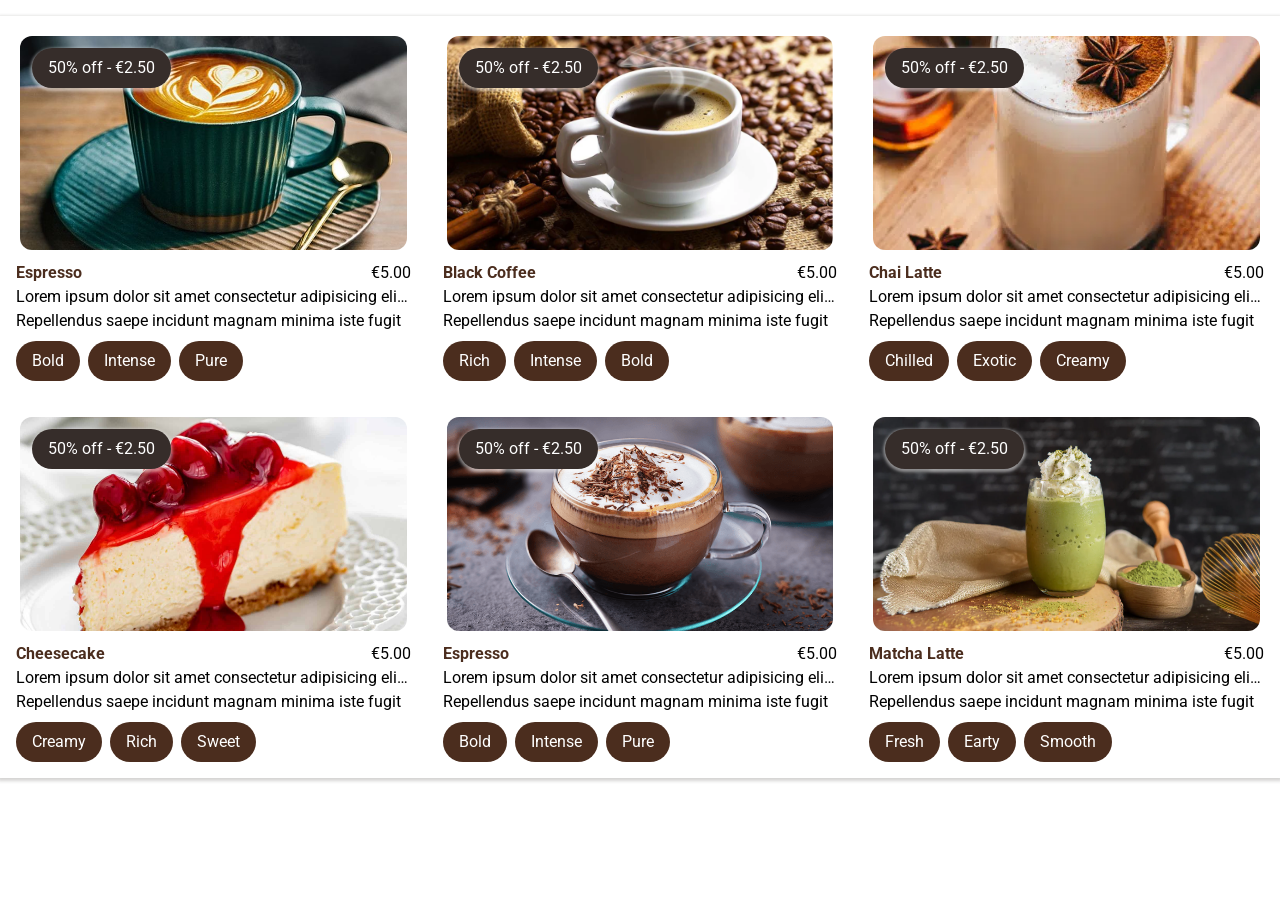
==== coffee/index.html @ e0637e26 "Products Grid" ====
<!DOCTYPE html>
<html lang="en">
<head>
    <meta charset="UTF-8">
    <meta name="viewport" content="width=device-width, initial-scale=1.0">

    <link rel="stylesheet" href="style.css">

    <title>Coffee Shop</title>
</head>
<body>
    
    <main class="container">

        <section class="d-grid grid-3col gap-3">

            <!-- A column for a product -->
            <div class="col">
                <figure class="product-image">
                <img src="assets/coffee_capucino.jpg" alt="">
                <figcaption class="product-tag">50% off - &euro;2.50</figcaption>
            </figure>

            <div class="d-flex flex-between">
                <strong class="text-primary">Espresso</strong>
                <span>&euro;5.00</span>
            </div>

            <p class="line-2">Lorem ipsum dolor sit amet consectetur adipisicing elit. Repellendus saepe incidunt magnam minima iste fugit quasi, autem inventore voluptatem eos aut delectus corrupti necessitatibus, voluptatum iure accusantium! Laboriosam, sequi eum.</p>

            <div class="tags">
                <a href="#" class="tag-item">Bold</a>
                <a href="#" class="tag-item">Intense</a>
                <a href="#" class="tag-item">Pure</a>
            </div>
            </div>

            <div class="col">
                <figure class="product-image">
                <img src="assets/black_coffee.webp" alt="">
                <figcaption class="product-tag">50% off - &euro;2.50</figcaption>
            </figure>

            <div class="d-flex flex-between">
                <strong class="text-primary">Black Coffee</strong>
                <span>&euro;5.00</span>
            </div>

            <p class="line-2">Lorem ipsum dolor sit amet consectetur adipisicing elit. Repellendus saepe incidunt magnam minima iste fugit quasi, autem inventore voluptatem eos aut delectus corrupti necessitatibus, voluptatum iure accusantium! Laboriosam, sequi eum.</p>

            <div class="tags">
                <a href="#" class="tag-item">Rich</a>
                <a href="#" class="tag-item">Intense</a>
                <a href="#" class="tag-item">Bold</a>
            </div>
            </div>

            <div class="col">
                <figure class="product-image">
                <img src="assets/chai_latte_png.webp" alt="">
                <figcaption class="product-tag">50% off - &euro;2.50</figcaption>
            </figure>

            <div class="d-flex flex-between">
                <strong class="text-primary">Chai Latte</strong>
                <span>&euro;5.00</span>
            </div>

            <p class="line-2">Lorem ipsum dolor sit amet consectetur adipisicing elit. Repellendus saepe incidunt magnam minima iste fugit quasi, autem inventore voluptatem eos aut delectus corrupti necessitatibus, voluptatum iure accusantium! Laboriosam, sequi eum.</p>

            <div class="tags">
                <a href="#" class="tag-item">Chilled</a>
                <a href="#" class="tag-item">Exotic</a>
                <a href="#" class="tag-item">Creamy</a>
            </div>
            </div>

            <div class="col">
                <figure class="product-image">
                <img src="assets/cheesecake_png.jpg" alt="">
                <figcaption class="product-tag">50% off - &euro;2.50</figcaption>
            </figure>

            <div class="d-flex flex-between">
                <strong class="text-primary">Cheesecake</strong>
                <span>&euro;5.00</span>
            </div>

            <p class="line-2">Lorem ipsum dolor sit amet consectetur adipisicing elit. Repellendus saepe incidunt magnam minima iste fugit quasi, autem inventore voluptatem eos aut delectus corrupti necessitatibus, voluptatum iure accusantium! Laboriosam, sequi eum.</p>

            <div class="tags">
                <a href="#" class="tag-item">Creamy</a>
                <a href="#" class="tag-item">Rich</a>
                <a href="#" class="tag-item">Sweet</a>
            </div>
            </div>

            <div class="col">
                <figure class="product-image">
                <img src="assets/mocha_pnh.png" alt="">
                <figcaption class="product-tag">50% off - &euro;2.50</figcaption>
            </figure>

            <div class="d-flex flex-between">
                <strong class="text-primary">Espresso</strong>
                <span>&euro;5.00</span>
            </div>

            <p class="line-2">Lorem ipsum dolor sit amet consectetur adipisicing elit. Repellendus saepe incidunt magnam minima iste fugit quasi, autem inventore voluptatem eos aut delectus corrupti necessitatibus, voluptatum iure accusantium! Laboriosam, sequi eum.</p>

            <div class="tags">
                <a href="#" class="tag-item">Bold</a>
                <a href="#" class="tag-item">Intense</a>
                <a href="#" class="tag-item">Pure</a>
            </div>
            </div>

            <div class="col">
                <figure class="product-image">
                <img src="assets/matcha_png.webp" alt="">
                <figcaption class="product-tag">50% off - &euro;2.50</figcaption>
            </figure>

            <div class="d-flex flex-between">
                <strong class="text-primary">Matcha Latte</strong>
                <span>&euro;5.00</span>
            </div>

            <p class="line-2">Lorem ipsum dolor sit amet consectetur adipisicing elit. Repellendus saepe incidunt magnam minima iste fugit quasi, autem inventore voluptatem eos aut delectus corrupti necessitatibus, voluptatum iure accusantium! Laboriosam, sequi eum.</p>

            <div class="tags">
                <a href="#" class="tag-item">Fresh</a>
                <a href="#" class="tag-item">Earty</a>
                <a href="#" class="tag-item">Smooth</a>
            </div>
            </div>

        </section>

    </main>

</body>
</html>
---- coffee/style.css ----
@import url('https://fonts.googleapis.com/css2?family=Roboto:ital,wght@0,100..900;1,100..900&display=swap');

/* CSS Variables */
:root {
    --primary:#4b2d1e;
    --primary-tint:#664433;
    --primary-shade:#251309;

    --light:#ffffff;
    --dark:#362d2a;
    
    --muted:#e8e6e5;
    --muted-tint:#f8f6f5;
    --muted-shade:#d8d6d5;

    --shadow-dark: 0 0.1rem  0.2rem  0.1rem  rgba(45, 40, 35, 0.2);
    --shadow-light: 0 0.1rem  0.2rem  0.1rem  rgba(255, 255, 255, 0.5);

    --font-normal: Roboto, Arial, sans-serif;
    --font-heading: 'Noto Serif', serif;

    --space-0: 0;
    --space-1: 0.5rem;
    --space-2: 1rem;
    --space-3: 2rem;
}

/* CSS reset - targets everything */
*{
    box-sizing: border-box;
    margin: 0;
    padding: 0;
}

body {
    font-family: Roboto, Arial, sans-serif;
    line-height: 1.5;
}

h1, h2, h3, h4, h5, h6 {
    font-family: var(--font-heading);
    margin-bottom: 0.5rem;
}

p {
    margin-bottom: 0.5rem;
}
/******************************************* BUTTONS *************************************/
.btn {
    border: none;
    border-radius: 1rem;

    padding: var(--space-1) var(--space-2);

    cursor: pointer;
}

.btn-primary {
    background-color: var(--primary);
    color: var(--light);
}
.btn-primary:hover {
    background-color: var(--primary-tint);
}
.btn-primary:active {
    background-color: var(--primary-shade);
}

.btn-secondary {
    background-color: var(--muted);
    color: var(--dark);
}
.btn-secondary:hover {
    background-color: var(--muted-tint);
}
.btn-secondary:active {
    background-color: var(--muted-shade);
}

.link {
    color: var(--primary);
    text-decoration: underline;
}
.link:hover {
    color: var(--primary-tint);
}

/******************************************** COLOUR *************************************/
.bg-primary { background-color: var(--primary); }
.bg-light { background-color: var(--light); }
.bg-dark { background-color: var(--dark); }
.bg-muted { background-color: var(--muted); }

.text-primary { color: var(--primary); }
.text-light { color:var(--light); }
.text-dark { color: var(--dark); }
.text-muted { color: var(--muted); }

/***************************************** COMPONENTS ************************************/
.product-image {
    position: relative;
    /*tells all children that this is the parent*/
}
.product-image img {
    aspect-ratio: 16/9;
    width: 100%;

    object-fit: cover;

    border: 4px solid var(--light);
    border-radius: var(--space-2);
}
.product-image .product-tag {
    background-color: var(--dark);
    color: var(--light);
    box-shadow: var(--shadow-light);

    padding: var(--space-1) var(--space-2);
    border-radius: var(--space-3);

    position: absolute;
    left: var(--space-2);
    top:var(--space-2);
}

.tags{
    display: flex;
    list-style: none;
    gap: var(--space-1);
}
.tags .tag-item {
    background-color: var(--primary);
    color: var(--light);

    text-decoration: none;

    padding: var(--space-1) var(--space-2);
    border-radius: var(--space-3);
}


/******************************************* LAYOUT ***************************************/
.container {
    max-width: 1280px;
    margin: var(--space-2) auto;
}
.container section {
    box-shadow: var(--shadow-dark);

    padding: var(--space-2);
    margin-top: var(--space-2);
}

.d-flex { display: flex; }
.d-grid { display: grid; }

.flex-between { justify-content: space-between; }

.grid-3col { grid-template-columns: repeat(3, 1fr);
}

.grid-2col {grid-template-columns: repeat(2, 1fr) ;
}

/******************************************* SPACING ***************************************/
.p-0 { padding: var(--space-0); }
.p-1 { padding: var(--space-1); }
.p-2 { padding: var(--space-2); }
.p-3 { padding: var(--space-3); }

.m-0 { margin: var(--space-0); }
.m-1 { margin: var(--space-1); }
.m-2 { margin: var(--space-2); }
.m-3 { margin: var(--space-3); }

.gap-0 { gap: var(--space-0); }
.gap-1 { gap: var(--space-1); }
.gap-2 { gap: var(--space-2); }
.gap-3 { gap: var(--space-3); }

/******************************************** SWATCHES ************************************/
.swatches{
    display: flex;
}

.swatch .swatch-value {
    border-radius: 100%;
    aspect-ratio: 1/1;
    width: 3rem; /* root font size: 16px*/

    box-shadow: var(--shadow-dark);
}

.swatch .swatch-name {
    text-align: center;
}

/*************************************TEXT*************************************/
.line-1{
    display: -webkit-box;
    -webkit-box-orient: vertical;
    -webkit-line-clamp: 1;
    line-clamp: 1;

    height: 1.5em;
    overflow: clip;
    text-overflow: ellipsis;
}

.line-2{
    display: -webkit-box;
    -webkit-box-orient: vertical;
    -webkit-line-clamp: 1;
    line-clamp: 2;

    height: 3em;
    overflow: clip;
    text-overflow: ellipsis;
}
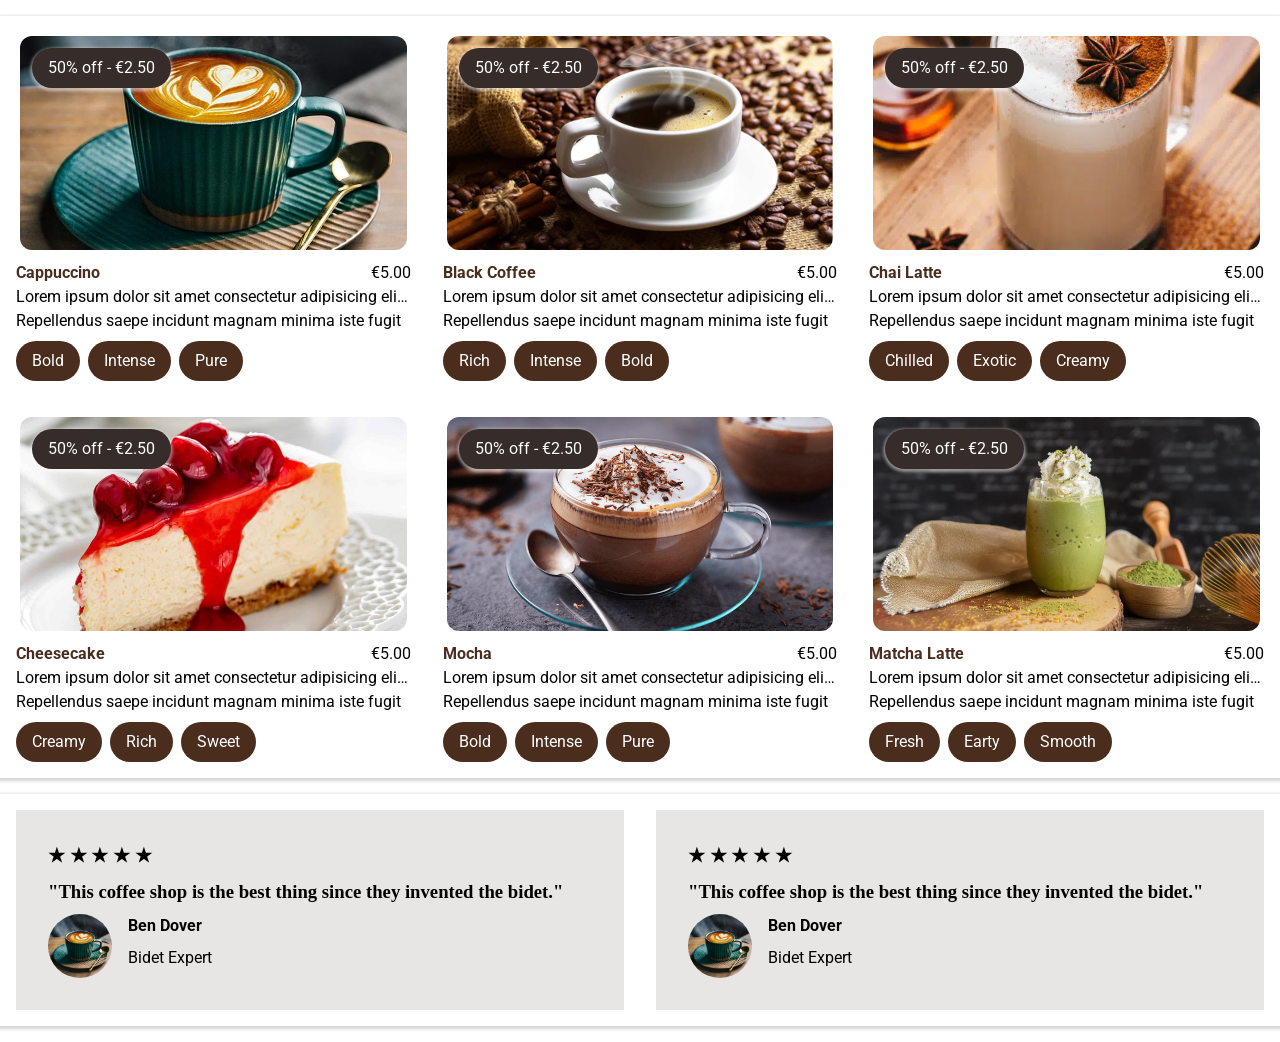
==== commit 9e4161a1: "Basic Website Layout" ====
--- a/coffee/index.html
+++ b/coffee/index.html
@@ -22,7 +22,7 @@
             </figure>
 
             <div class="d-flex flex-between">
-                <strong class="text-primary">Espresso</strong>
+                <strong class="text-primary">Cappuccino</strong>
                 <span>&euro;5.00</span>
             </div>
 
@@ -102,7 +102,7 @@
             </figure>
 
             <div class="d-flex flex-between">
-                <strong class="text-primary">Espresso</strong>
+                <strong class="text-primary">Mocha</strong>
                 <span>&euro;5.00</span>
             </div>
 
@@ -137,6 +137,54 @@
 
         </section>
 
+        <section class="d-grid grid-2col gap-3">
+
+            <div class="bg-muted p-3">
+
+                <h3>
+                    &starf;
+                    &starf;
+                    &starf;
+                    &starf;
+                    &starf;
+                </h3>
+
+                <h3>
+                    "This coffee shop is the best thing 
+                    since they invented the bidet."
+                </h3>
+
+                <div class="profile">
+                <img src="assets/coffee_capucino.jpg" alt="">
+                <strong class="name">Ben Dover</strong>
+                <span class="job-title">Bidet Expert</span>
+                </div>
+
+            </div>
+
+                        <div class="bg-muted p-3">
+
+                <h3>
+                    &starf;
+                    &starf;
+                    &starf;
+                    &starf;
+                    &starf;
+                </h3>
+
+                <h3>
+                    "This coffee shop is the best thing 
+                    since they invented the bidet."
+                </h3>
+
+                <div class="profile">
+                <img src="assets/coffee_capucino.jpg" alt="">
+                <strong class="name">Ben Dover</strong>
+                <span class="job-title">Bidet Expert</span>
+                </div>
+
+            </div>
+        </section>
     </main>
 
 </body>
--- a/coffee/style.css
+++ b/coffee/style.css
@@ -123,6 +123,31 @@
     top:var(--space-2);
 }
 
+.profile {
+    display: grid;
+    grid-template-columns: auto 1fr;
+    grid-template-rows: repeat(2, 1fr);
+    column-gap: var(--space-2);
+}
+
+.profile img {
+    aspect-ratio: 1/1;
+    width: 4rem;
+    object-fit: cover;
+    border-radius: 100%;
+
+    grid-column: 1;
+    grid-row: span 2;
+}
+.profile .name {
+    grid-column: 2;
+    grid-row: 1;
+}
+.profile .job-title {
+    grid-column: 2;
+    grid-row: 2;
+}
+
 .tags{
     display: flex;
     list-style: none;
